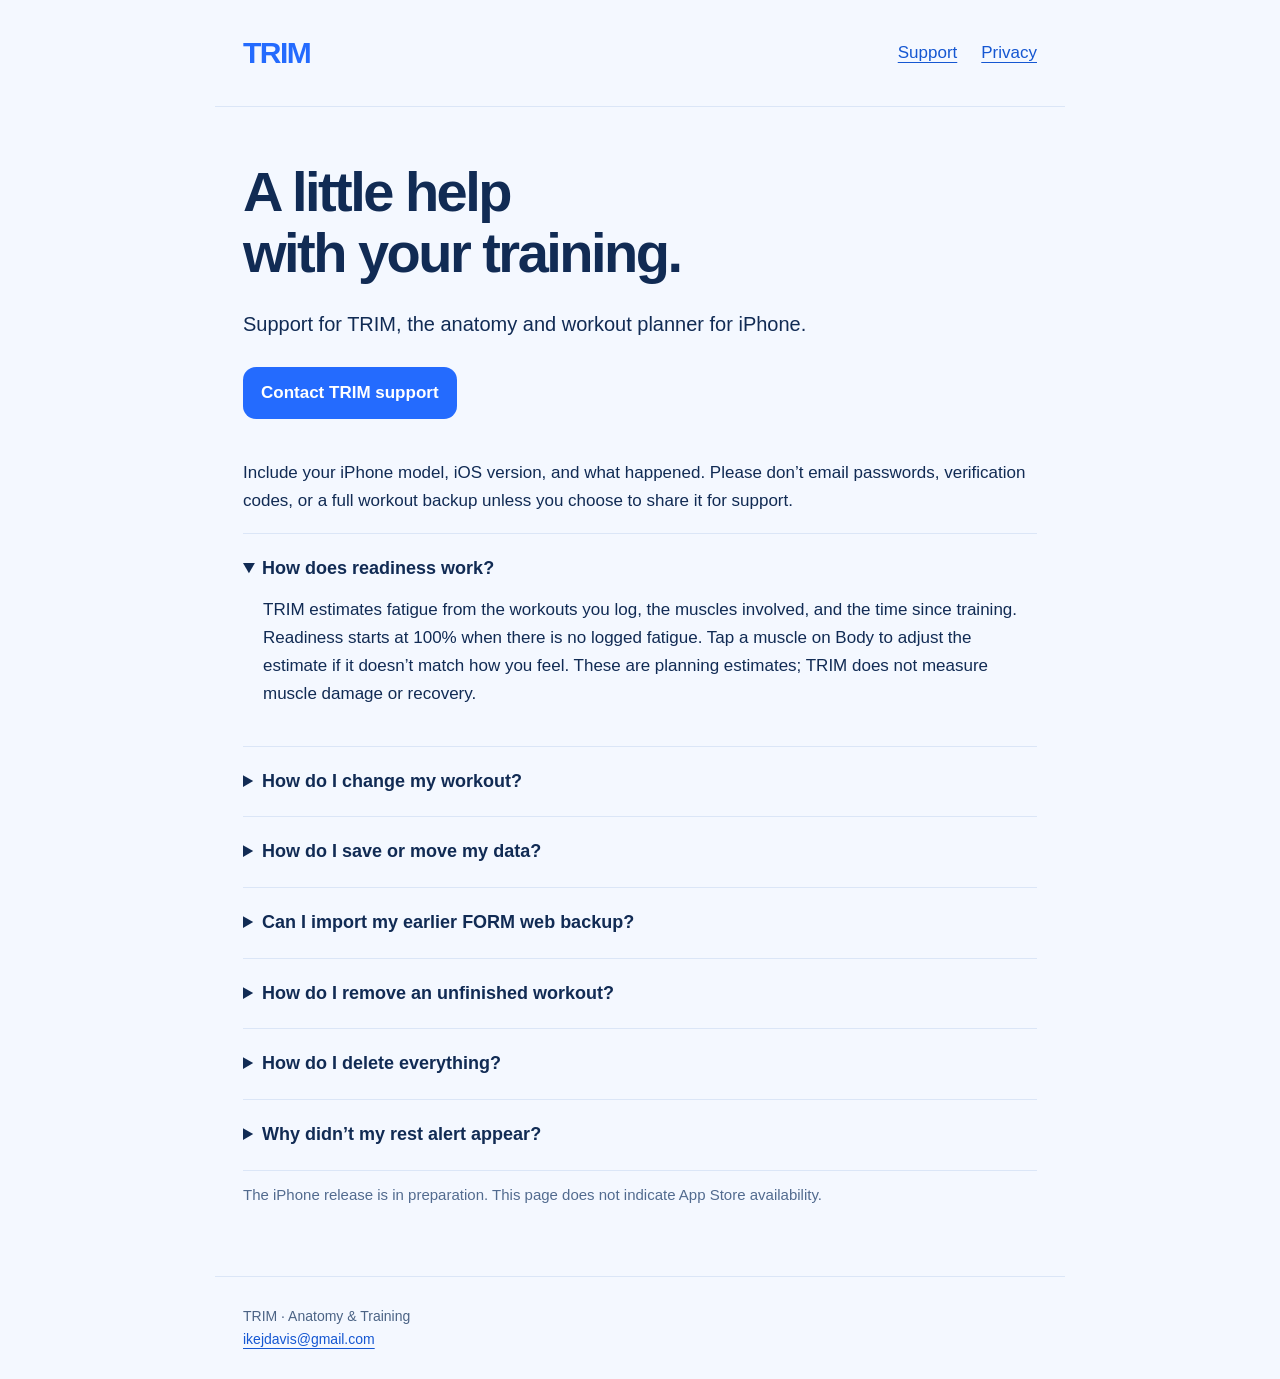
==== index.html @ 35771d31 "TRIM support and privacy pages Co-Authored-By: Claude Opus 5.5 <noreply@anthropic.com>" ====
<!doctype html><html lang="en"><head><meta charset="utf-8"><meta name="viewport" content="width=device-width,initial-scale=1"><title>TRIM — Support</title><meta name="description" content="Help with TRIM workouts, readiness, backups, and local data."><link rel="stylesheet" href="site.css"><link rel="icon" type="image/svg+xml" href="data:image/svg+xml,%3Csvg%20xmlns%3D%22http%3A//www.w3.org/2000/svg%22%20viewBox%3D%220%200%2064%2064%22%3E%3Crect%20width%3D%2264%22%20height%3D%2264%22%20rx%3D%2214%22%20fill%3D%22%23246bfe%22/%3E%3Cpath%20d%3D%22M17%2014H47V23H27V30H42V39H27V50H17Z%22%20fill%3D%22white%22/%3E%3C/svg%3E"></head><body><header><a class="brand" href="index.html">TRIM</a><nav aria-label="Main"><a href="index.html">Support</a><a href="privacy.html">Privacy</a></nav></header><main><h1>A little help<br>with your training.</h1><p class="lead">Support for TRIM, the anatomy and workout planner for iPhone.</p><a class="contact" href="mailto:ikejdavis@gmail.com?subject=TRIM%20support">Contact TRIM support</a><p>Include your iPhone model, iOS version, and what happened. Please don’t email passwords, verification codes, or a full workout backup unless you choose to share it for support.</p>
<details open><summary>How does readiness work?</summary><p>TRIM estimates fatigue from the workouts you log, the muscles involved, and the time since training. Readiness starts at 100% when there is no logged fatigue. Tap a muscle on Body to adjust the estimate if it doesn’t match how you feel. These are planning estimates; TRIM does not measure muscle damage or recovery.</p></details>
<details><summary>How do I change my workout?</summary><p>Open Workout for a complete recommendation based on your local profile and logged training. Tap the workout type, duration, or equipment to change them. Begin workout opens set tracking and the rest timer. Suggested starting weights can be edited after warming up.</p></details>
<details><summary>How do I save or move my data?</summary><p>Your profile, history, readiness adjustments, and current workout stay on the device. In Account, open iPhone settings &amp; privacy, then Export backup to Files. On another iPhone, choose Import a FORM backup and review the records before merging. Automatic cloud sync is not included.</p></details>
<details><summary>Can I import my earlier FORM web backup?</summary><p>Yes. Export a JSON backup from the web app’s Account / Data menu, save it to Files, then use Import a FORM backup in the iPhone app. Existing records are kept and duplicates are skipped. The two apps do not sync automatically.</p></details>
<details><summary>How do I remove an unfinished workout?</summary><p>Open the workout and choose Discard workout. It removes the unfinished session without recording it as completed. Completed workout history stays in Account.</p></details>
<details><summary>How do I delete everything?</summary><p>In Account, open iPhone settings &amp; privacy and choose Delete profile and all local data. Confirm deletion to remove the profile, history, readiness adjustments, and unfinished workout from TRIM. Exported files remain wherever you saved them; remove those separately if needed.</p></details>
<details><summary>Why didn’t my rest alert appear?</summary><p>Rest-timer alerts are optional. Enable them in Account → iPhone settings &amp; privacy, and allow notifications in iPhone Settings. While TRIM is open, the in-app countdown shows when rest ends. Focus settings and notification permissions can affect alerts.</p></details>
<p class="stamp">The iPhone release is in preparation. This page does not indicate App Store availability.</p></main><footer>TRIM · Anatomy &amp; Training<br><a href="mailto:ikejdavis@gmail.com">ikejdavis@gmail.com</a></footer></body></html>
---- site.css ----
:root{font-family:-apple-system,BlinkMacSystemFont,"Segoe UI",sans-serif;color:#112b54;background:#f4f8ff;color-scheme:light}*{box-sizing:border-box}body{margin:0;font-size:17px;line-height:1.65}header,main,footer{max-width:850px;margin:auto;padding:28px}header{display:flex;justify-content:space-between;align-items:center;gap:25px;flex-wrap:wrap;border-bottom:1px solid #dbe6f7}.brand{font-size:30px;font-weight:900;letter-spacing:-1.5px;text-decoration:none;color:#246bfe}nav{display:flex;gap:24px}a{color:#1557d2;text-underline-offset:4px}a:focus-visible{outline:3px solid #246bfe;outline-offset:5px;border-radius:2px}h1{font-size:clamp(2.3rem,7vw,3.5rem);line-height:1.1;letter-spacing:-.045em;margin:26px 0 24px;font-weight:850}h2{font-size:1.2rem;line-height:1.4;margin:32px 0 10px}p{margin:12px 0 18px}main{padding-bottom:50px}.lead{font-size:1.25rem;max-width:650px}.contact{display:inline-block;padding:12px 18px;border-radius:13px;background:#246bfe;color:white;font-weight:700;text-decoration:none;margin:8px 0 28px;overflow-wrap:anywhere}details{border-top:1px solid #dbe6f7;padding:20px 0}details:last-of-type{border-bottom:1px solid #dbe6f7}summary{font-weight:750;cursor:pointer;font-size:18px}details p{padding-left:20px}footer{border-top:1px solid #dbe6f7;font-size:14px;color:#4b6385}.stamp{color:#526b8f;font-size:15px}li{margin:8px 0}@media(max-width:440px){header,main,footer{padding:22px}nav{gap:18px}}@media(prefers-reduced-motion:reduce){*{scroll-behavior:auto}}
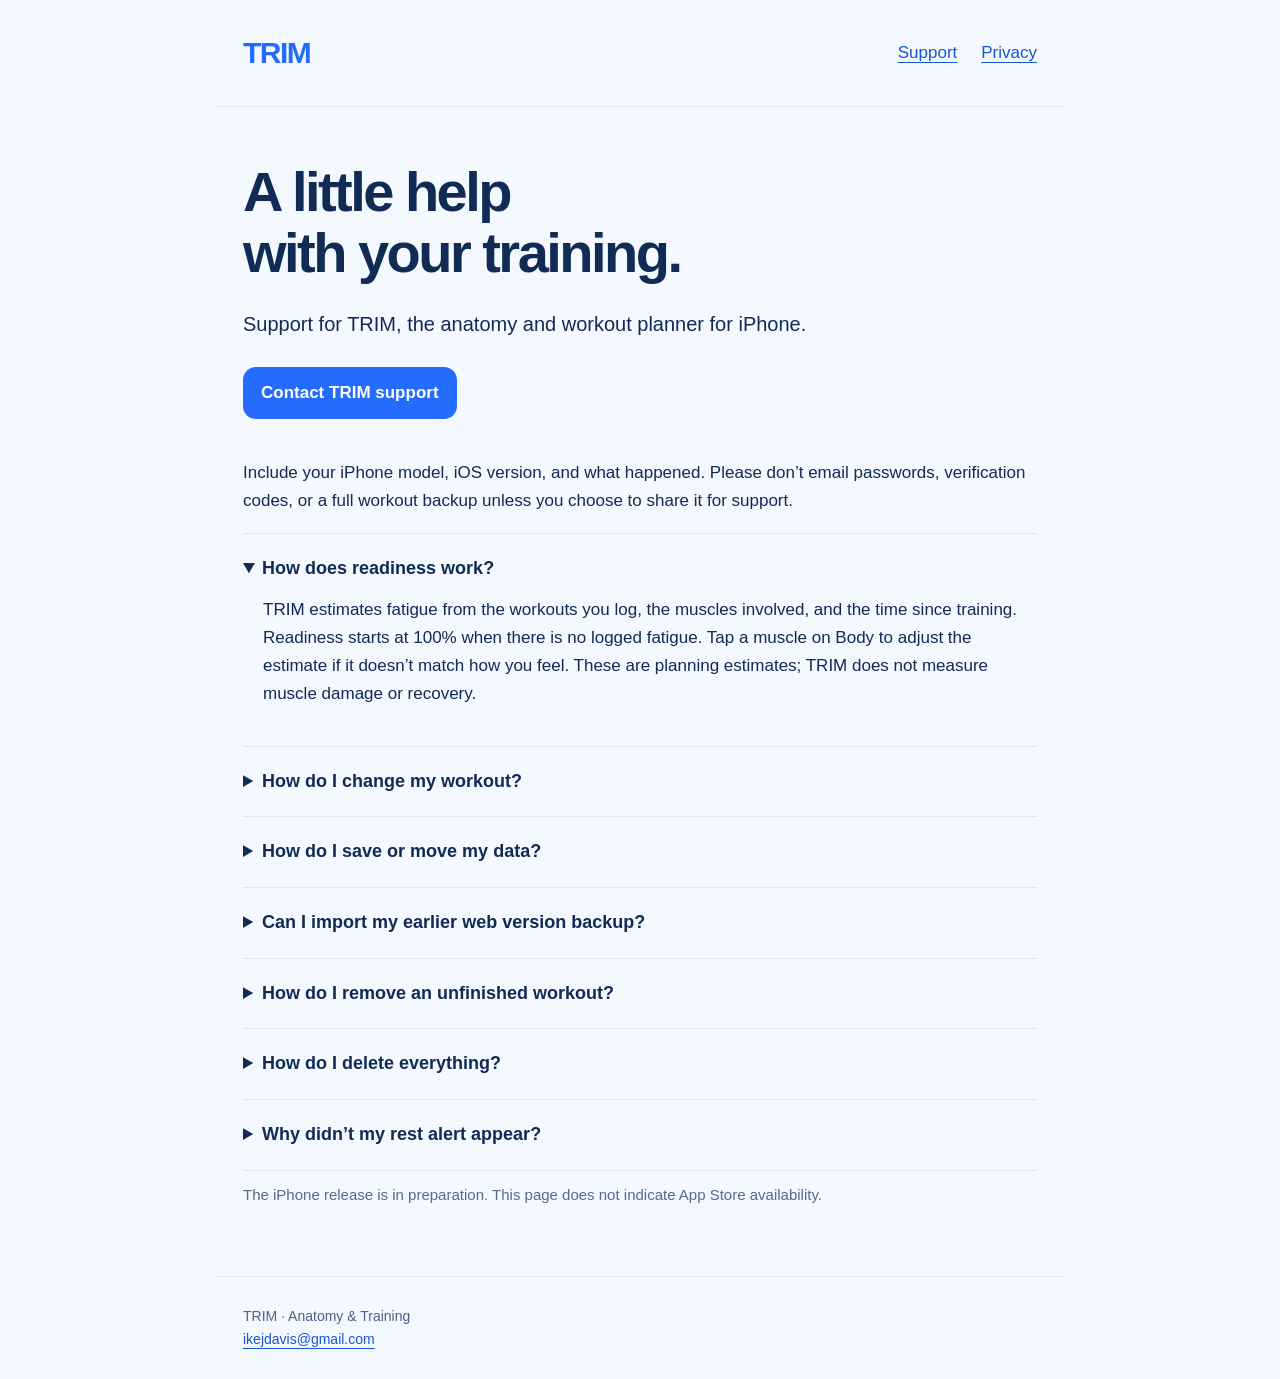
==== commit 006bf147: "Remove leftover FORM wording Co-Authored-By: Claude Opus 5.5 <noreply@anthropic.com>" ====
--- a/index.html
+++ b/index.html
@@ -1,8 +1,8 @@
 <!doctype html><html lang="en"><head><meta charset="utf-8"><meta name="viewport" content="width=device-width,initial-scale=1"><title>TRIM — Support</title><meta name="description" content="Help with TRIM workouts, readiness, backups, and local data."><link rel="stylesheet" href="site.css"><link rel="icon" type="image/svg+xml" href="data:image/svg+xml,%3Csvg%20xmlns%3D%22http%3A//www.w3.org/2000/svg%22%20viewBox%3D%220%200%2064%2064%22%3E%3Crect%20width%3D%2264%22%20height%3D%2264%22%20rx%3D%2214%22%20fill%3D%22%23246bfe%22/%3E%3Cpath%20d%3D%22M17%2014H47V23H27V30H42V39H27V50H17Z%22%20fill%3D%22white%22/%3E%3C/svg%3E"></head><body><header><a class="brand" href="index.html">TRIM</a><nav aria-label="Main"><a href="index.html">Support</a><a href="privacy.html">Privacy</a></nav></header><main><h1>A little help<br>with your training.</h1><p class="lead">Support for TRIM, the anatomy and workout planner for iPhone.</p><a class="contact" href="mailto:ikejdavis@gmail.com?subject=TRIM%20support">Contact TRIM support</a><p>Include your iPhone model, iOS version, and what happened. Please don’t email passwords, verification codes, or a full workout backup unless you choose to share it for support.</p>
 <details open><summary>How does readiness work?</summary><p>TRIM estimates fatigue from the workouts you log, the muscles involved, and the time since training. Readiness starts at 100% when there is no logged fatigue. Tap a muscle on Body to adjust the estimate if it doesn’t match how you feel. These are planning estimates; TRIM does not measure muscle damage or recovery.</p></details>
 <details><summary>How do I change my workout?</summary><p>Open Workout for a complete recommendation based on your local profile and logged training. Tap the workout type, duration, or equipment to change them. Begin workout opens set tracking and the rest timer. Suggested starting weights can be edited after warming up.</p></details>
-<details><summary>How do I save or move my data?</summary><p>Your profile, history, readiness adjustments, and current workout stay on the device. In Account, open iPhone settings &amp; privacy, then Export backup to Files. On another iPhone, choose Import a FORM backup and review the records before merging. Automatic cloud sync is not included.</p></details>
-<details><summary>Can I import my earlier FORM web backup?</summary><p>Yes. Export a JSON backup from the web app’s Account / Data menu, save it to Files, then use Import a FORM backup in the iPhone app. Existing records are kept and duplicates are skipped. The two apps do not sync automatically.</p></details>
+<details><summary>How do I save or move my data?</summary><p>Your profile, history, readiness adjustments, and current workout stay on the device. In Account, open iPhone settings &amp; privacy, then Export backup to Files. On another iPhone, choose Import backup and review the records before merging. Automatic cloud sync is not included.</p></details>
+<details><summary>Can I import my earlier web version backup?</summary><p>Yes. Export a JSON backup from the web app’s Account / Data menu, save it to Files, then use Import backup in the iPhone app. Existing records are kept and duplicates are skipped. The two apps do not sync automatically.</p></details>
 <details><summary>How do I remove an unfinished workout?</summary><p>Open the workout and choose Discard workout. It removes the unfinished session without recording it as completed. Completed workout history stays in Account.</p></details>
 <details><summary>How do I delete everything?</summary><p>In Account, open iPhone settings &amp; privacy and choose Delete profile and all local data. Confirm deletion to remove the profile, history, readiness adjustments, and unfinished workout from TRIM. Exported files remain wherever you saved them; remove those separately if needed.</p></details>
 <details><summary>Why didn’t my rest alert appear?</summary><p>Rest-timer alerts are optional. Enable them in Account → iPhone settings &amp; privacy, and allow notifications in iPhone Settings. While TRIM is open, the in-app countdown shows when rest ends. Focus settings and notification permissions can affect alerts.</p></details>
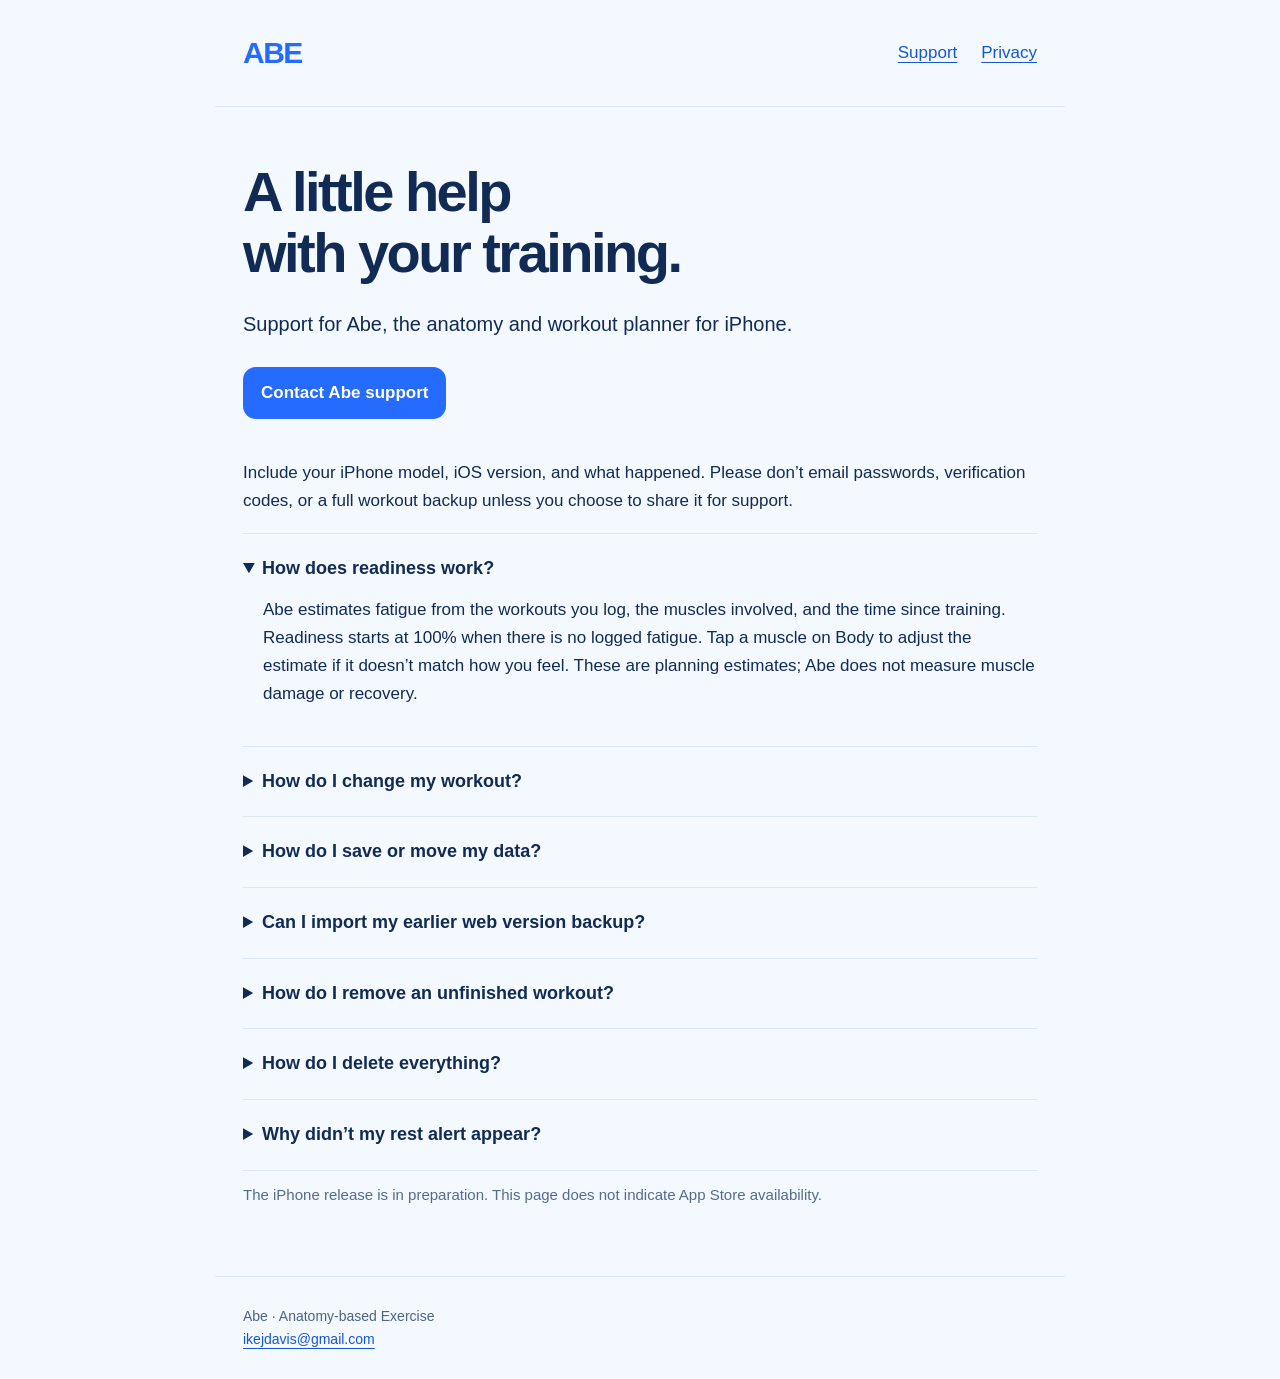
==== commit 5627715f: "Rename TRIM to Abe Co-Authored-By: Claude Opus 5.5 <noreply@anthropic.com>" ====
--- a/index.html
+++ b/index.html
@@ -1,9 +1,9 @@
-<!doctype html><html lang="en"><head><meta charset="utf-8"><meta name="viewport" content="width=device-width,initial-scale=1"><title>TRIM — Support</title><meta name="description" content="Help with TRIM workouts, readiness, backups, and local data."><link rel="stylesheet" href="site.css"><link rel="icon" type="image/svg+xml" href="data:image/svg+xml,%3Csvg%20xmlns%3D%22http%3A//www.w3.org/2000/svg%22%20viewBox%3D%220%200%2064%2064%22%3E%3Crect%20width%3D%2264%22%20height%3D%2264%22%20rx%3D%2214%22%20fill%3D%22%23246bfe%22/%3E%3Cpath%20d%3D%22M17%2014H47V23H27V30H42V39H27V50H17Z%22%20fill%3D%22white%22/%3E%3C/svg%3E"></head><body><header><a class="brand" href="index.html">TRIM</a><nav aria-label="Main"><a href="index.html">Support</a><a href="privacy.html">Privacy</a></nav></header><main><h1>A little help<br>with your training.</h1><p class="lead">Support for TRIM, the anatomy and workout planner for iPhone.</p><a class="contact" href="mailto:ikejdavis@gmail.com?subject=TRIM%20support">Contact TRIM support</a><p>Include your iPhone model, iOS version, and what happened. Please don’t email passwords, verification codes, or a full workout backup unless you choose to share it for support.</p>
-<details open><summary>How does readiness work?</summary><p>TRIM estimates fatigue from the workouts you log, the muscles involved, and the time since training. Readiness starts at 100% when there is no logged fatigue. Tap a muscle on Body to adjust the estimate if it doesn’t match how you feel. These are planning estimates; TRIM does not measure muscle damage or recovery.</p></details>
+<!doctype html><html lang="en"><head><meta charset="utf-8"><meta name="viewport" content="width=device-width,initial-scale=1"><title>Abe — Support</title><meta name="description" content="Help with Abe workouts, readiness, backups, and local data."><link rel="stylesheet" href="site.css"><link rel="icon" type="image/svg+xml" href="data:image/svg+xml,%3Csvg%20xmlns%3D%22http%3A//www.w3.org/2000/svg%22%20viewBox%3D%220%200%2064%2064%22%3E%3Crect%20width%3D%2264%22%20height%3D%2264%22%20rx%3D%2214%22%20fill%3D%22%23246bfe%22/%3E%3Cpath%20d%3D%22M17%2014H47V23H27V30H42V39H27V50H17Z%22%20fill%3D%22white%22/%3E%3C/svg%3E"></head><body><header><a class="brand" href="index.html">ABE</a><nav aria-label="Main"><a href="index.html">Support</a><a href="privacy.html">Privacy</a></nav></header><main><h1>A little help<br>with your training.</h1><p class="lead">Support for Abe, the anatomy and workout planner for iPhone.</p><a class="contact" href="mailto:ikejdavis@gmail.com?subject=Abe%20support">Contact Abe support</a><p>Include your iPhone model, iOS version, and what happened. Please don’t email passwords, verification codes, or a full workout backup unless you choose to share it for support.</p>
+<details open><summary>How does readiness work?</summary><p>Abe estimates fatigue from the workouts you log, the muscles involved, and the time since training. Readiness starts at 100% when there is no logged fatigue. Tap a muscle on Body to adjust the estimate if it doesn’t match how you feel. These are planning estimates; Abe does not measure muscle damage or recovery.</p></details>
 <details><summary>How do I change my workout?</summary><p>Open Workout for a complete recommendation based on your local profile and logged training. Tap the workout type, duration, or equipment to change them. Begin workout opens set tracking and the rest timer. Suggested starting weights can be edited after warming up.</p></details>
 <details><summary>How do I save or move my data?</summary><p>Your profile, history, readiness adjustments, and current workout stay on the device. In Account, open iPhone settings &amp; privacy, then Export backup to Files. On another iPhone, choose Import backup and review the records before merging. Automatic cloud sync is not included.</p></details>
 <details><summary>Can I import my earlier web version backup?</summary><p>Yes. Export a JSON backup from the web app’s Account / Data menu, save it to Files, then use Import backup in the iPhone app. Existing records are kept and duplicates are skipped. The two apps do not sync automatically.</p></details>
 <details><summary>How do I remove an unfinished workout?</summary><p>Open the workout and choose Discard workout. It removes the unfinished session without recording it as completed. Completed workout history stays in Account.</p></details>
-<details><summary>How do I delete everything?</summary><p>In Account, open iPhone settings &amp; privacy and choose Delete profile and all local data. Confirm deletion to remove the profile, history, readiness adjustments, and unfinished workout from TRIM. Exported files remain wherever you saved them; remove those separately if needed.</p></details>
-<details><summary>Why didn’t my rest alert appear?</summary><p>Rest-timer alerts are optional. Enable them in Account → iPhone settings &amp; privacy, and allow notifications in iPhone Settings. While TRIM is open, the in-app countdown shows when rest ends. Focus settings and notification permissions can affect alerts.</p></details>
-<p class="stamp">The iPhone release is in preparation. This page does not indicate App Store availability.</p></main><footer>TRIM · Anatomy &amp; Training<br><a href="mailto:ikejdavis@gmail.com">ikejdavis@gmail.com</a></footer></body></html>+<details><summary>How do I delete everything?</summary><p>In Account, open iPhone settings &amp; privacy and choose Delete profile and all local data. Confirm deletion to remove the profile, history, readiness adjustments, and unfinished workout from Abe. Exported files remain wherever you saved them; remove those separately if needed.</p></details>
+<details><summary>Why didn’t my rest alert appear?</summary><p>Rest-timer alerts are optional. Enable them in Account → iPhone settings &amp; privacy, and allow notifications in iPhone Settings. While Abe is open, the in-app countdown shows when rest ends. Focus settings and notification permissions can affect alerts.</p></details>
+<p class="stamp">The iPhone release is in preparation. This page does not indicate App Store availability.</p></main><footer>Abe · Anatomy-based Exercise<br><a href="mailto:ikejdavis@gmail.com">ikejdavis@gmail.com</a></footer></body></html>
